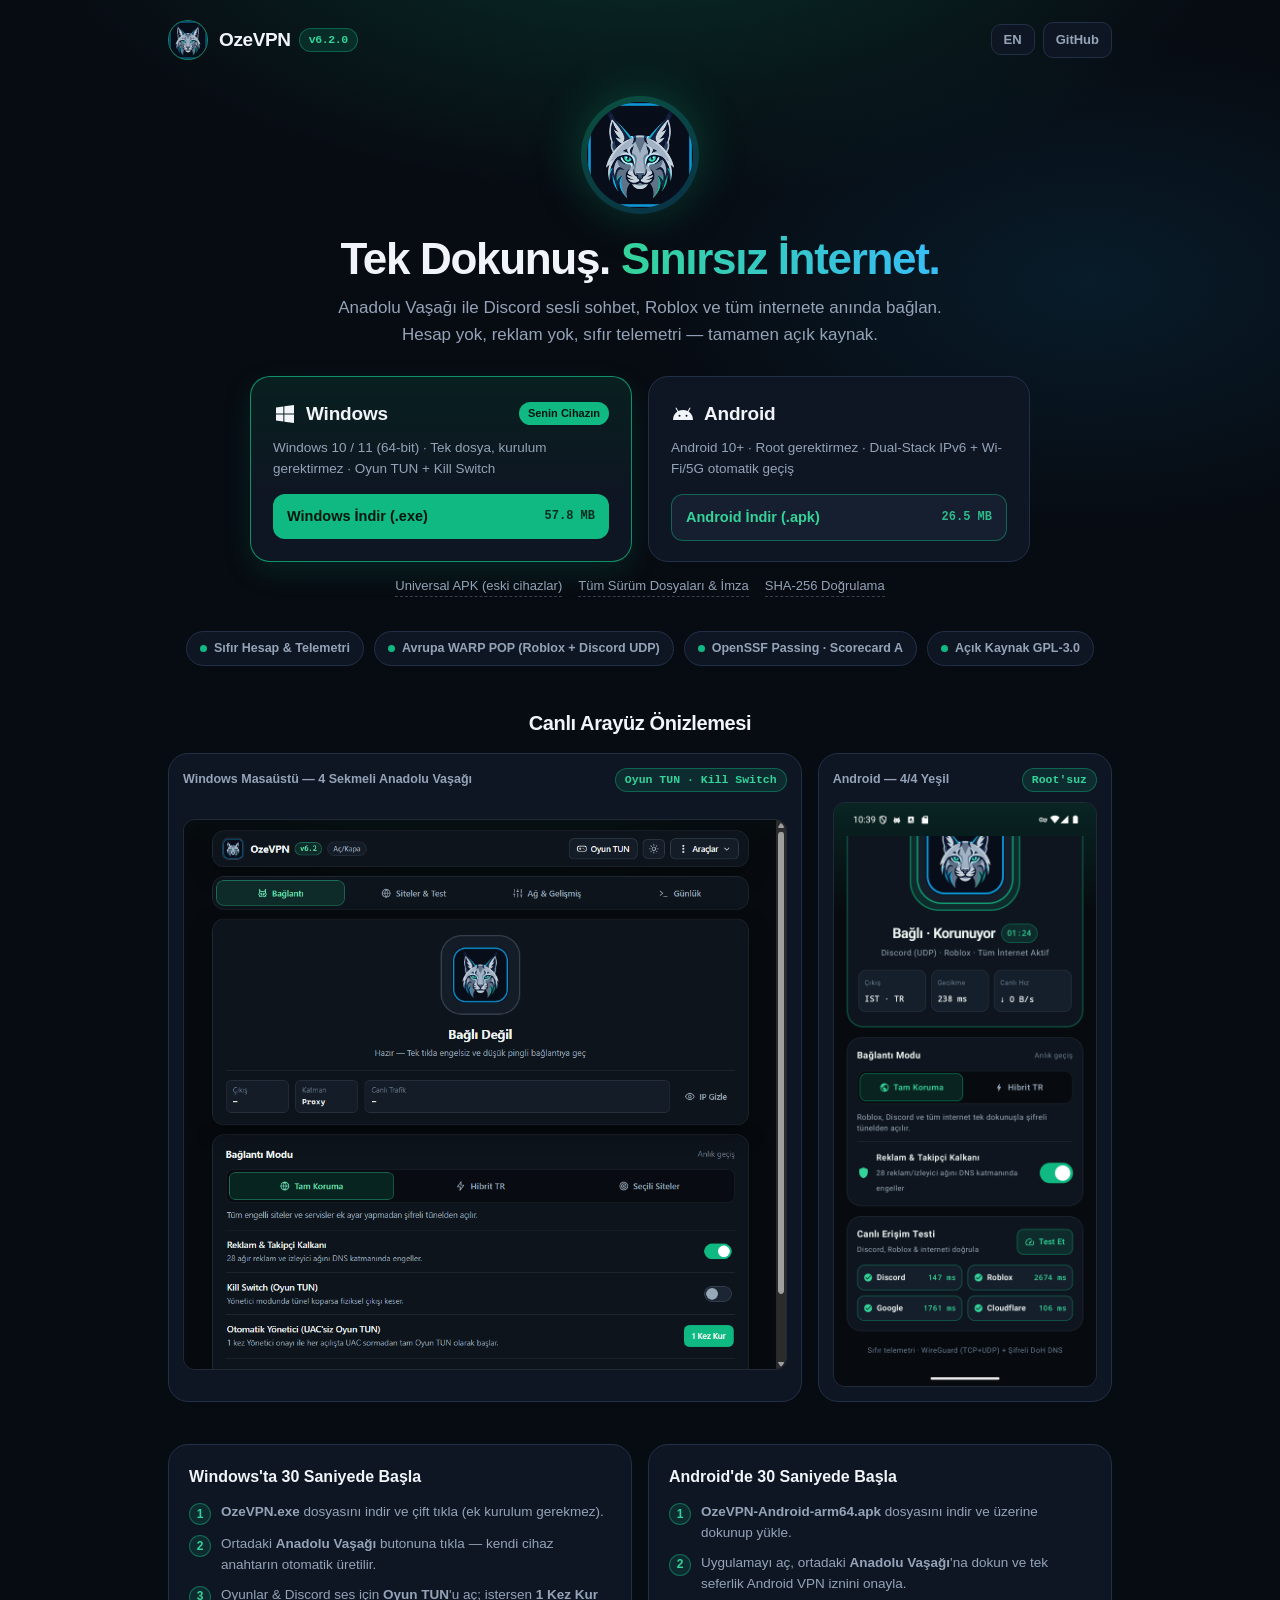
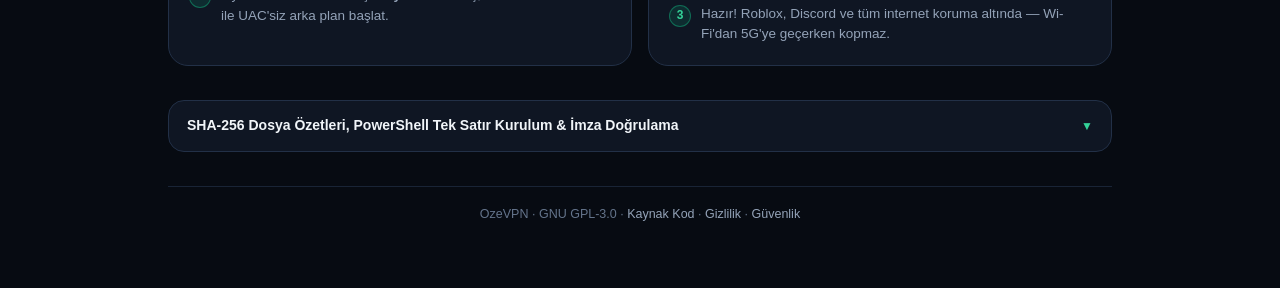
==== docs/index.html @ 07d05f3a "docs(release): add v6.2.0 GitHub Pages download site, Winget manifests & changelog" ====
<!DOCTYPE html>
<html lang="tr">
<head>
  <meta charset="UTF-8" />
  <meta name="viewport" content="width=device-width, initial-scale=1.0" />
  <meta name="theme-color" content="#070B12" />
  <meta name="description" content="OzeVPN — Anadolu Vaşağı. Windows ve Android için tek dokunuşla Discord, Roblox ve sınırsız internet. Ücretsiz, açık kaynak, sıfır telemetri." />
  <meta property="og:title" content="OzeVPN — Anadolu Vaşağı (Windows & Android)" />
  <meta property="og:description" content="Tek dokunuşla Discord (UDP), Roblox ve tüm internete sınırsız erişim. Hesap yok, reklam yok, sıfır telemetri." />
  <meta property="og:image" content="https://keremkalyoncu.github.io/ozevpn/screenshots/desktop-v62-lynx.png" />
  <link rel="icon" type="image/png" href="lynx.png" />
  <title>OzeVPN — Anadolu Vaşağı | Windows & Android İndir</title>
  <style>
    :root {
      --bg: #070B12;
      --surface: #0F1623;
      --surface-2: #151F30;
      --border: #223047;
      --text: #F1F5F9;
      --muted: #94A3B8;
      --subtle: #64748B;
      --emerald: #10B981;
      --emerald-bright: #34D399;
      --emerald-soft: rgba(16, 185, 129, 0.14);
      --sky: #0EA5E9;
      --sky-soft: rgba(14, 165, 233, 0.14);
      --radius: 20px;
    }

    * { box-sizing: border-box; margin: 0; padding: 0; }

    html { scroll-behavior: smooth; }

    body {
      font-family: -apple-system, BlinkMacSystemFont, "Segoe UI", Inter, Roboto, sans-serif;
      background:
        radial-gradient(900px 460px at 50% -120px, rgba(16, 185, 129, 0.22), transparent 70%),
        radial-gradient(640px 360px at 85% 15%, rgba(14, 165, 233, 0.11), transparent 70%),
        var(--bg);
      color: var(--text);
      line-height: 1.55;
      min-height: 100vh;
      -webkit-font-smoothing: antialiased;
    }

    .wrap {
      max-width: 980px;
      margin: 0 auto;
      padding: 20px 18px 64px;
    }

    /* Top Nav */
    header {
      display: flex;
      align-items: center;
      justify-content: space-between;
      gap: 12px;
      margin-bottom: 36px;
    }

    .brand {
      display: flex;
      align-items: center;
      gap: 11px;
      text-decoration: none;
      color: var(--text);
    }

    .brand-icon {
      width: 40px;
      height: 40px;
      border-radius: 50%;
      border: 1.5px solid rgba(16, 185, 129, 0.65);
      background: var(--surface-2);
      object-fit: cover;
    }

    .brand-name {
      font-size: 19px;
      font-weight: 800;
      letter-spacing: -0.02em;
      display: flex;
      align-items: center;
      gap: 8px;
    }

    .pill {
      display: inline-flex;
      align-items: center;
      gap: 5px;
      padding: 2px 9px;
      border-radius: 999px;
      font-size: 11.5px;
      font-weight: 700;
      font-family: ui-monospace, SFMono-Regular, Menlo, Consolas, monospace;
      color: var(--emerald-bright);
      background: var(--emerald-soft);
      border: 1px solid rgba(16, 185, 129, 0.4);
    }

    .nav-actions {
      display: flex;
      align-items: center;
      gap: 8px;
    }

    .nav-btn {
      display: inline-flex;
      align-items: center;
      gap: 6px;
      padding: 7px 12px;
      border-radius: 10px;
      background: var(--surface);
      border: 1px solid var(--border);
      color: var(--muted);
      font-size: 13px;
      font-weight: 600;
      text-decoration: none;
      cursor: pointer;
      transition: border-color 0.18s ease, color 0.18s ease;
    }

    .nav-btn:hover {
      border-color: var(--emerald);
      color: var(--text);
    }

    /* Hero */
    .hero {
      text-align: center;
      margin-bottom: 34px;
    }

    .lynx-halo {
      width: 118px;
      height: 118px;
      margin: 0 auto 20px;
      border-radius: 50%;
      padding: 6px;
      background: linear-gradient(145deg, rgba(16, 185, 129, 0.35), rgba(14, 165, 233, 0.25));
      box-shadow: 0 0 48px rgba(16, 185, 129, 0.28);
      display: flex;
      align-items: center;
      justify-content: center;
    }

    .lynx-halo img {
      width: 100%;
      height: 100%;
      border-radius: 50%;
      object-fit: cover;
      background: var(--surface-2);
    }

    h1 {
      font-size: clamp(28px, 5vw, 44px);
      font-weight: 850;
      letter-spacing: -0.03em;
      line-height: 1.12;
      margin-bottom: 12px;
    }

    h1 span {
      background: linear-gradient(90deg, #34D399, #38BDF8);
      -webkit-background-clip: text;
      background-clip: text;
      color: transparent;
    }

    .subtitle {
      max-width: 620px;
      margin: 0 auto 28px;
      color: var(--muted);
      font-size: clamp(15px, 2.2vw, 17px);
    }

    /* Primary Download Grid */
    .dl-grid {
      display: grid;
      grid-template-columns: repeat(2, minmax(0, 1fr));
      gap: 16px;
      max-width: 780px;
      margin: 0 auto 14px;
    }

    .dl-card {
      position: relative;
      display: flex;
      flex-direction: column;
      align-items: flex-start;
      gap: 10px;
      padding: 22px 22px 20px;
      border-radius: var(--radius);
      background: var(--surface);
      border: 1.5px solid var(--border);
      text-decoration: none;
      color: var(--text);
      text-align: left;
      transition: transform 0.16s ease, border-color 0.18s ease, box-shadow 0.18s ease;
    }

    .dl-card:hover {
      transform: translateY(-2px);
      border-color: var(--emerald);
      box-shadow: 0 12px 34px rgba(16, 185, 129, 0.18);
    }

    .dl-card.recommended {
      border-color: rgba(16, 185, 129, 0.75);
      background: linear-gradient(180deg, rgba(16, 185, 129, 0.12), var(--surface) 65%);
      box-shadow: 0 10px 30px rgba(16, 185, 129, 0.14);
    }

    .dl-top {
      width: 100%;
      display: flex;
      align-items: center;
      justify-content: space-between;
      gap: 10px;
    }

    .os-badge {
      display: inline-flex;
      align-items: center;
      gap: 9px;
      font-size: 19px;
      font-weight: 800;
      letter-spacing: -0.01em;
    }

    .os-badge svg {
      width: 24px;
      height: 24px;
      flex-shrink: 0;
    }

    .rec-tag {
      display: none;
      padding: 3px 9px;
      border-radius: 999px;
      font-size: 11px;
      font-weight: 700;
      background: var(--emerald);
      color: #03150E;
    }

    .dl-card.recommended .rec-tag {
      display: inline-flex;
    }

    .dl-desc {
      font-size: 13.5px;
      color: var(--muted);
    }

    .dl-cta {
      margin-top: 4px;
      width: 100%;
      display: flex;
      align-items: center;
      justify-content: space-between;
      padding: 11px 14px;
      border-radius: 12px;
      background: var(--emerald);
      color: #03150E;
      font-weight: 800;
      font-size: 14.5px;
    }

    .dl-card:not(.recommended) .dl-cta {
      background: var(--surface-2);
      color: var(--emerald-bright);
      border: 1px solid rgba(16, 185, 129, 0.45);
    }

    .dl-meta {
      font-size: 12px;
      font-family: ui-monospace, SFMono-Regular, Menlo, Consolas, monospace;
      opacity: 0.85;
    }

    .sub-links {
      display: flex;
      flex-wrap: wrap;
      justify-content: center;
      gap: 16px;
      font-size: 13px;
      color: var(--subtle);
      margin-top: 12px;
    }

    .sub-links a {
      color: var(--muted);
      text-decoration: none;
      border-bottom: 1px dashed rgba(148, 163, 184, 0.35);
    }

    .sub-links a:hover {
      color: var(--emerald-bright);
      border-color: var(--emerald-bright);
    }

    /* Trust Strip */
    .trust-strip {
      display: flex;
      flex-wrap: wrap;
      justify-content: center;
      gap: 10px;
      margin: 28px 0 42px;
    }

    .trust-chip {
      display: inline-flex;
      align-items: center;
      gap: 7px;
      padding: 7px 13px;
      border-radius: 999px;
      background: var(--surface);
      border: 1px solid var(--border);
      font-size: 12.5px;
      font-weight: 600;
      color: var(--muted);
    }

    .dot {
      width: 7px;
      height: 7px;
      border-radius: 50%;
      background: var(--emerald);
    }

    /* Screenshots */
    .section-title {
      font-size: 20px;
      font-weight: 800;
      letter-spacing: -0.02em;
      margin-bottom: 14px;
      text-align: center;
    }

    .preview-grid {
      display: grid;
      grid-template-columns: 1.55fr 0.72fr;
      gap: 16px;
      align-items: stretch;
      margin-bottom: 42px;
    }

    .shot-card {
      background: var(--surface);
      border: 1px solid var(--border);
      border-radius: var(--radius);
      padding: 14px;
      display: flex;
      flex-direction: column;
      gap: 10px;
    }

    .shot-label {
      font-size: 12.5px;
      font-weight: 700;
      color: var(--muted);
      display: flex;
      align-items: center;
      justify-content: space-between;
    }

    .shot-card img {
      width: 100%;
      height: auto;
      border-radius: 12px;
      border: 1px solid rgba(148, 163, 184, 0.14);
      object-fit: cover;
      margin: auto 0;
    }

    /* How-to cards */
    .steps-grid {
      display: grid;
      grid-template-columns: repeat(2, minmax(0, 1fr));
      gap: 16px;
      margin-bottom: 34px;
    }

    .card {
      background: var(--surface);
      border: 1px solid var(--border);
      border-radius: var(--radius);
      padding: 20px;
    }

    .card h3 {
      font-size: 16px;
      font-weight: 800;
      margin-bottom: 12px;
      display: flex;
      align-items: center;
      gap: 8px;
    }

    .step-list {
      list-style: none;
      display: flex;
      flex-direction: column;
      gap: 9px;
      color: var(--muted);
      font-size: 13.5px;
    }

    .step-list li {
      display: flex;
      align-items: flex-start;
      gap: 10px;
    }

    .num {
      flex-shrink: 0;
      width: 22px;
      height: 22px;
      border-radius: 50%;
      background: var(--emerald-soft);
      border: 1px solid rgba(16, 185, 129, 0.45);
      color: var(--emerald-bright);
      font-size: 12px;
      font-weight: 800;
      display: inline-flex;
      align-items: center;
      justify-content: center;
      margin-top: 1px;
    }

    /* Checksum Details */
    details.verify {
      background: var(--surface);
      border: 1px solid var(--border);
      border-radius: 16px;
      padding: 14px 18px;
      margin-bottom: 34px;
    }

    details.verify summary {
      cursor: pointer;
      font-weight: 700;
      font-size: 14px;
      color: var(--text);
      list-style: none;
      display: flex;
      align-items: center;
      justify-content: space-between;
    }

    details.verify summary::-webkit-details-marker { display: none; }

    .hash-list {
      margin-top: 14px;
      display: flex;
      flex-direction: column;
      gap: 10px;
    }

    .hash-row {
      display: flex;
      align-items: center;
      justify-content: space-between;
      gap: 10px;
      padding: 10px 12px;
      border-radius: 10px;
      background: var(--bg);
      border: 1px solid var(--border);
      font-family: ui-monospace, SFMono-Regular, Menlo, Consolas, monospace;
      font-size: 12px;
    }

    .hash-val {
      overflow-x: auto;
      white-space: nowrap;
      color: var(--muted);
    }

    .hash-val strong { color: var(--text); }

    .copy-btn {
      flex-shrink: 0;
      padding: 5px 10px;
      border-radius: 8px;
      background: var(--surface-2);
      border: 1px solid var(--border);
      color: var(--emerald-bright);
      font-size: 11.5px;
      font-weight: 700;
      cursor: pointer;
    }

    .copy-btn:hover { border-color: var(--emerald); }

    footer {
      text-align: center;
      color: var(--subtle);
      font-size: 12.5px;
      padding-top: 18px;
      border-top: 1px solid rgba(34, 48, 71, 0.7);
    }

    footer a {
      color: var(--muted);
      text-decoration: none;
    }

    footer a:hover { color: var(--emerald-bright); }

    @media (max-width: 760px) {
      .dl-grid, .preview-grid, .steps-grid {
        grid-template-columns: 1fr;
      }
      .shot-card.mobile-shot img {
        max-width: 280px;
        margin: 0 auto;
      }
    }
  </style>
</head>
<body>
  <div class="wrap">
    <header>
      <a class="brand" href="#">
        <img class="brand-icon" src="lynx.png" alt="OzeVPN Anadolu Vaşağı" />
        <span class="brand-name">OzeVPN <span class="pill" id="verPill">v6.2.0</span></span>
      </a>
      <div class="nav-actions">
        <button class="nav-btn" id="langToggle" type="button">EN</button>
        <a class="nav-btn" href="https://github.com/KeremKalyoncu/ozevpn" target="_blank" rel="noopener">GitHub</a>
      </div>
    </header>

    <main>
      <section class="hero">
        <div class="lynx-halo">
          <img src="lynx.png" alt="Anadolu Vaşağı" />
        </div>
        <h1 id="heroTitle">Tek Dokunuş. <span>Sınırsız İnternet.</span></h1>
        <p class="subtitle" id="heroSub">
          Anadolu Vaşağı ile Discord sesli sohbet, Roblox ve tüm internete anında bağlan.
          Hesap yok, reklam yok, sıfır telemetri — tamamen açık kaynak.
        </p>

        <div class="dl-grid">
          <a class="dl-card" id="winCard" href="https://github.com/KeremKalyoncu/ozevpn/releases/download/v6.2.0/OzeVPN.exe">
            <div class="dl-top">
              <span class="os-badge">
                <svg viewBox="0 0 24 24" fill="currentColor" aria-hidden="true"><path d="M3 5.55 10.35 4.5v7.05H3V5.55Zm8.35-1.2L21 3v8.55h-9.65V4.35ZM3 12.55h7.35v7.05L3 18.55v-6Zm8.35 0H21V21l-9.65-1.35v-7.1Z"/></svg>
                Windows
              </span>
              <span class="rec-tag" id="winRecTag">Senin Cihazın</span>
            </div>
            <p class="dl-desc" id="winDesc">Windows 10 / 11 (64-bit) · Tek dosya, kurulum gerektirmez · Oyun TUN + Kill Switch</p>
            <div class="dl-cta">
              <span id="winBtnText">Windows İndir (.exe)</span>
              <span class="dl-meta" id="winSize">57.8 MB</span>
            </div>
          </a>

          <a class="dl-card" id="andCard" href="https://github.com/KeremKalyoncu/ozevpn/releases/download/v6.2.0/OzeVPN-Android-arm64.apk">
            <div class="dl-top">
              <span class="os-badge">
                <svg viewBox="0 0 24 24" fill="currentColor" aria-hidden="true"><path d="M17.6 9.48 19.44 6.3a.5.5 0 0 0-.86-.5l-1.88 3.24a11.4 11.4 0 0 0-9.4 0L5.42 5.8a.5.5 0 0 0-.86.5l1.84 3.18A10.1 10.1 0 0 0 2 18h20a10.1 10.1 0 0 0-4.4-8.52ZM8.5 14.75a1 1 0 1 1 0-2 1 1 0 0 1 0 2Zm7 0a1 1 0 1 1 0-2 1 1 0 0 1 0 2Z"/></svg>
                Android
              </span>
              <span class="rec-tag" id="andRecTag">Senin Cihazın</span>
            </div>
            <p class="dl-desc" id="andDesc">Android 10+ · Root gerektirmez · Dual-Stack IPv6 + Wi-Fi/5G otomatik geçiş</p>
            <div class="dl-cta">
              <span id="andBtnText">Android İndir (.apk)</span>
              <span class="dl-meta" id="andSize">26.5 MB</span>
            </div>
          </a>
        </div>

        <div class="sub-links">
          <a id="uniLink" href="https://github.com/KeremKalyoncu/ozevpn/releases/download/v6.2.0/OzeVPN-Android-universal.apk">Universal APK (eski cihazlar)</a>
          <a id="relLink" href="https://github.com/KeremKalyoncu/ozevpn/releases/latest" target="_blank" rel="noopener">Tüm Sürüm Dosyaları & İmza</a>
          <a href="#verify" id="verifyJump">SHA-256 Doğrulama</a>
        </div>
      </section>

      <div class="trust-strip">
        <span class="trust-chip"><span class="dot"></span><span id="t1">Sıfır Hesap & Telemetri</span></span>
        <span class="trust-chip"><span class="dot"></span><span id="t2">Avrupa WARP POP (Roblox + Discord UDP)</span></span>
        <span class="trust-chip"><span class="dot"></span><span id="t3">OpenSSF Passing · Scorecard A</span></span>
        <span class="trust-chip"><span class="dot"></span><span id="t4">Açık Kaynak GPL-3.0</span></span>
      </div>

      <h2 class="section-title" id="previewTitle">Canlı Arayüz Önizlemesi</h2>
      <section class="preview-grid">
        <div class="shot-card">
          <div class="shot-label">
            <span id="shotWinLabel">Windows Masaüstü — 4 Sekmeli Anadolu Vaşağı</span>
            <span class="pill">Oyun TUN · Kill Switch</span>
          </div>
          <img src="screenshots/desktop-v62-lynx.png" alt="OzeVPN Windows Masaüstü Arayüzü" loading="lazy" />
        </div>
        <div class="shot-card mobile-shot">
          <div class="shot-label">
            <span id="shotAndLabel">Android — 4/4 Yeşil</span>
            <span class="pill">Root'suz</span>
          </div>
          <img src="screenshots/android-v62-connected.png" alt="OzeVPN Android Bağlı Ekranı" loading="lazy" />
        </div>
      </section>

      <section class="steps-grid">
        <div class="card">
          <h3 id="winStepsTitle">Windows'ta 30 Saniyede Başla</h3>
          <ol class="step-list" id="winSteps">
            <li><span class="num">1</span><span><strong>OzeVPN.exe</strong> dosyasını indir ve çift tıkla (ek kurulum gerekmez).</span></li>
            <li><span class="num">2</span><span>Ortadaki <strong>Anadolu Vaşağı</strong> butonuna tıkla — kendi cihaz anahtarın otomatik üretilir.</span></li>
            <li><span class="num">3</span><span>Oyunlar & Discord ses için <strong>Oyun TUN</strong>'u aç; istersen <strong>1 Kez Kur</strong> ile UAC'siz arka plan başlat.</span></li>
          </ol>
        </div>
        <div class="card">
          <h3 id="andStepsTitle">Android'de 30 Saniyede Başla</h3>
          <ol class="step-list" id="andSteps">
            <li><span class="num">1</span><span><strong>OzeVPN-Android-arm64.apk</strong> dosyasını indir ve üzerine dokunup yükle.</span></li>
            <li><span class="num">2</span><span>Uygulamayı aç, ortadaki <strong>Anadolu Vaşağı</strong>'na dokun ve tek seferlik Android VPN iznini onayla.</span></li>
            <li><span class="num">3</span><span>Hazır! Roblox, Discord ve tüm internet koruma altında — Wi-Fi'dan 5G'ye geçerken kopmaz.</span></li>
          </ol>
        </div>
      </section>

      <details class="verify" id="verify">
        <summary>
          <span id="verifyTitle">SHA-256 Dosya Özetleri, PowerShell Tek Satır Kurulum & İmza Doğrulama</span>
          <span style="color: var(--emerald-bright); font-size: 12px;">▼</span>
        </summary>
        <div class="hash-list">
          <div class="hash-row">
            <div class="hash-val"><strong>PowerShell:</strong> <span id="psCmd">irm https://raw.githubusercontent.com/KeremKalyoncu/ozevpn/main/scripts/install.ps1 | iex</span></div>
            <button class="copy-btn" type="button" data-copy="psCmd">Kopyala</button>
          </div>
          <div class="hash-row">
            <div class="hash-val"><strong>OzeVPN.exe SHA-256:</strong> <span id="winHash">3430E0363646DE2EF6E031BA45372948FD84E68DDCE2975AB737BE627E12082A</span></div>
            <button class="copy-btn" type="button" data-copy="winHash">Kopyala</button>
          </div>
          <div class="hash-row">
            <div class="hash-val"><strong>Android arm64 APK SHA-256:</strong> <span id="andHash">4321BDE766F6F4A62E93520A22052AD3AD349CDA96EEE56AA4CD7A303651E4B9</span></div>
            <button class="copy-btn" type="button" data-copy="andHash">Kopyala</button>
          </div>
          <div class="hash-row">
            <div class="hash-val"><strong>Android İmza Sertifikası (SHA-256):</strong> <span id="certHash">05:F7:B3:D9:28:4F:B0:2B:7D:FD:E8:4A:34:5B:78:46:67:5E:93:81:6E:DD:0C:3B:17:98:44:B1:90:D7:4C:45</span></div>
            <button class="copy-btn" type="button" data-copy="certHash">Kopyala</button>
          </div>
        </div>
      </details>
    </main>

    <footer>
      OzeVPN · GNU GPL-3.0 ·
      <a href="https://github.com/KeremKalyoncu/ozevpn" target="_blank" rel="noopener">Kaynak Kod</a> ·
      <a href="https://github.com/KeremKalyoncu/ozevpn/blob/main/PRIVACY.md" target="_blank" rel="noopener">Gizlilik</a> ·
      <a href="https://github.com/KeremKalyoncu/ozevpn/blob/main/SECURITY.md" target="_blank" rel="noopener">Güvenlik</a>
    </footer>
  </div>

  <script>
    (function () {
      // 1. Highlight visitor's own OS card
      var ua = (navigator.userAgent || "").toLowerCase();
      var winCard = document.getElementById("winCard");
      var andCard = document.getElementById("andCard");
      if (ua.indexOf("android") !== -1) {
        andCard.classList.add("recommended");
      } else {
        winCard.classList.add("recommended");
      }

      // 2. Copy buttons (strict textContent, zero innerHTML)
      document.querySelectorAll(".copy-btn").forEach(function (btn) {
        btn.addEventListener("click", function () {
          var target = document.getElementById(btn.getAttribute("data-copy"));
          if (!target || !navigator.clipboard) return;
          navigator.clipboard.writeText(target.textContent.trim()).then(function () {
            var old = btn.textContent;
            btn.textContent = currentLang === "en" ? "Copied" : "Kopyalandı";
            setTimeout(function () { btn.textContent = old; }, 1400);
          });
        });
      });

      // 3. Auto-refresh download links to latest GitHub release
      fetch("https://api.github.com/repos/KeremKalyoncu/ozevpn/releases/latest", {
        headers: { "Accept": "application/vnd.github+json" }
      })
        .then(function (r) { return r.ok ? r.json() : null; })
        .then(function (rel) {
          if (!rel || !rel.tag_name) return;
          document.getElementById("verPill").textContent = rel.tag_name;
          var assets = Array.isArray(rel.assets) ? rel.assets : [];
          assets.forEach(function (a) {
            var url = typeof a.browser_download_url === "string" ? a.browser_download_url : "";
            if (url.indexOf("https://github.com/KeremKalyoncu/ozevpn/releases/") !== 0) return;
            var mb = a.size ? (a.size / 1048576).toFixed(1) + " MB" : "";
            if (a.name === "OzeVPN.exe") {
              winCard.href = url;
              if (mb) document.getElementById("winSize").textContent = mb;
            } else if (a.name === "OzeVPN-Android-arm64.apk") {
              andCard.href = url;
              if (mb) document.getElementById("andSize").textContent = mb;
            } else if (a.name === "OzeVPN-Android-universal.apk") {
              document.getElementById("uniLink").href = url;
            }
          });
        })
        .catch(function () { /* keep verified v6.2.0 fallback links */ });

      // 4. TR / EN language switcher
      var currentLang = "tr";
      var strings = {
        tr: {
          toggle: "EN",
          heroPrefix: "Tek Dokunuş. ",
          heroAccent: "Sınırsız İnternet.",
          heroSub: "Anadolu Vaşağı ile Discord sesli sohbet, Roblox ve tüm internete anında bağlan. Hesap yok, reklam yok, sıfır telemetri — tamamen açık kaynak.",
          rec: "Senin Cihazın",
          winDesc: "Windows 10 / 11 (64-bit) · Tek dosya, kurulum gerektirmez · Oyun TUN + Kill Switch",
          winBtn: "Windows İndir (.exe)",
          andDesc: "Android 10+ · Root gerektirmez · Dual-Stack IPv6 + Wi-Fi/5G otomatik geçiş",
          andBtn: "Android İndir (.apk)",
          uniLink: "Universal APK (eski cihazlar)",
          relLink: "Tüm Sürüm Dosyaları & İmza",
          verifyJump: "SHA-256 Doğrulama",
          t1: "Sıfır Hesap & Telemetri",
          t2: "Avrupa WARP POP (Roblox + Discord UDP)",
          t3: "OpenSSF Passing · Scorecard A",
          t4: "Açık Kaynak GPL-3.0",
          previewTitle: "Canlı Arayüz Önizlemesi",
          shotWinLabel: "Windows Masaüstü — 4 Sekmeli Anadolu Vaşağı",
          shotAndLabel: "Android — 4/4 Yeşil",
          winStepsTitle: "Windows'ta 30 Saniyede Başla",
          andStepsTitle: "Android'de 30 Saniyede Başla",
          verifyTitle: "SHA-256 Dosya Özetleri, PowerShell Tek Satır Kurulum & İmza Doğrulama",
          copy: "Kopyala"
        },
        en: {
          toggle: "TR",
          heroPrefix: "One Tap. ",
          heroAccent: "Unrestricted Internet.",
          heroSub: "Connect to Discord voice, Roblox, and the open internet with the Anatolian Lynx. No accounts, no ads, zero telemetry — 100% open source.",
          rec: "Your Device",
          winDesc: "Windows 10 / 11 (64-bit) · Single portable EXE · Gaming TUN + Kill Switch",
          winBtn: "Download Windows (.exe)",
          andDesc: "Android 10+ · No root required · Dual-Stack IPv6 + Wi-Fi/5G seamless handover",
          andBtn: "Download Android (.apk)",
          uniLink: "Universal APK (older devices)",
          relLink: "All Release Assets & Signatures",
          verifyJump: "SHA-256 Verification",
          t1: "Zero Accounts & Telemetry",
          t2: "EU WARP POP (Roblox + Discord UDP)",
          t3: "OpenSSF Passing · Scorecard A",
          t4: "Open Source GPL-3.0",
          previewTitle: "Live Interface Preview",
          shotWinLabel: "Windows Desktop — 4-Tab Anatolian Lynx",
          shotAndLabel: "Android — 4/4 Green",
          winStepsTitle: "Start on Windows in 30 Seconds",
          andStepsTitle: "Start on Android in 30 Seconds",
          verifyTitle: "SHA-256 Checksums, PowerShell One-Liner & Signing Certificate",
          copy: "Copy"
        }
      };

      document.getElementById("langToggle").addEventListener("click", function () {
        currentLang = currentLang === "tr" ? "en" : "tr";
        var s = strings[currentLang];
        document.documentElement.lang = currentLang;
        document.getElementById("langToggle").textContent = s.toggle;
        var h1 = document.getElementById("heroTitle");
        h1.textContent = "";
        h1.appendChild(document.createTextNode(s.heroPrefix));
        var sp = document.createElement("span");
        sp.textContent = s.heroAccent;
        h1.appendChild(sp);
        document.getElementById("heroSub").textContent = s.heroSub;
        document.getElementById("winRecTag").textContent = s.rec;
        document.getElementById("andRecTag").textContent = s.rec;
        document.getElementById("winDesc").textContent = s.winDesc;
        document.getElementById("winBtnText").textContent = s.winBtn;
        document.getElementById("andDesc").textContent = s.andDesc;
        document.getElementById("andBtnText").textContent = s.andBtn;
        document.getElementById("uniLink").textContent = s.uniLink;
        document.getElementById("relLink").textContent = s.relLink;
        document.getElementById("verifyJump").textContent = s.verifyJump;
        document.getElementById("t1").textContent = s.t1;
        document.getElementById("t2").textContent = s.t2;
        document.getElementById("t3").textContent = s.t3;
        document.getElementById("t4").textContent = s.t4;
        document.getElementById("previewTitle").textContent = s.previewTitle;
        document.getElementById("shotWinLabel").textContent = s.shotWinLabel;
        document.getElementById("shotAndLabel").textContent = s.shotAndLabel;
        document.getElementById("winStepsTitle").textContent = s.winStepsTitle;
        document.getElementById("andStepsTitle").textContent = s.andStepsTitle;
        document.getElementById("verifyTitle").textContent = s.verifyTitle;
        document.querySelectorAll(".copy-btn").forEach(function (b) { b.textContent = s.copy; });
      });
    })();
  </script>
</body>
</html>
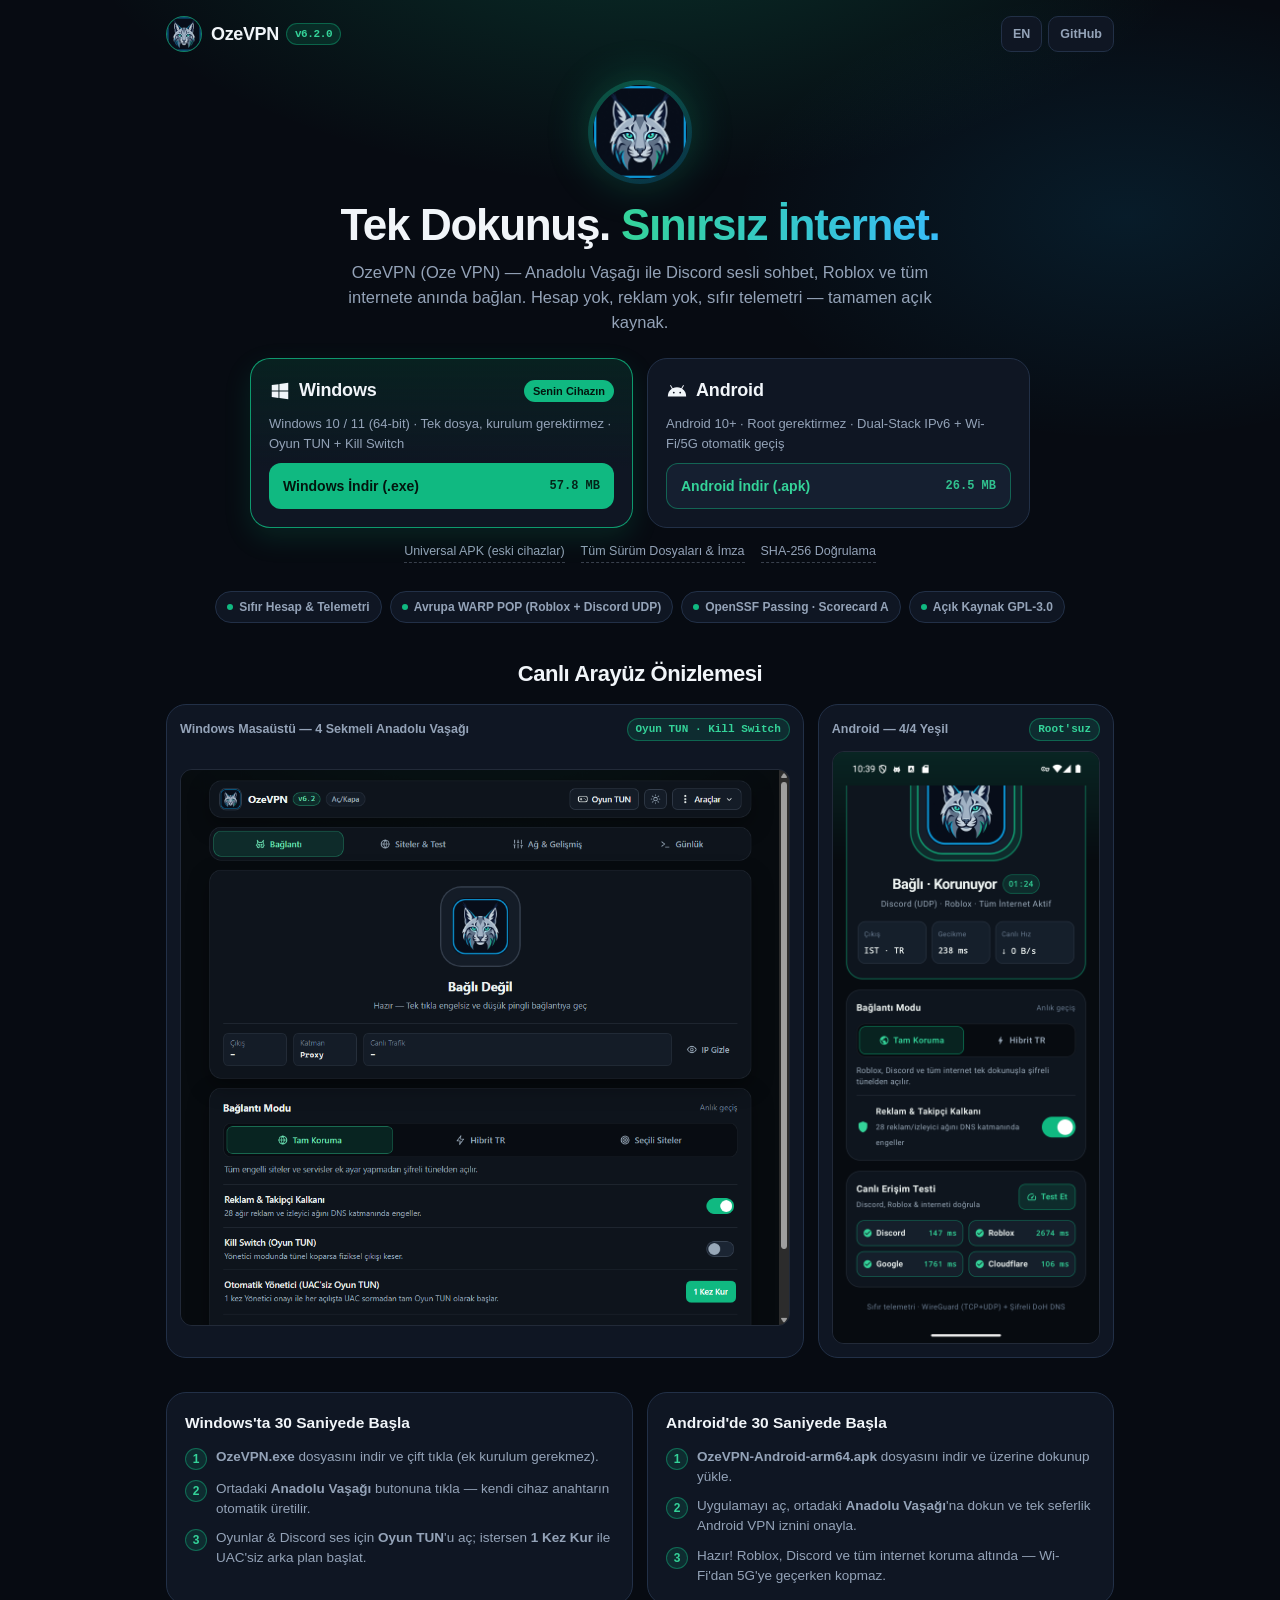
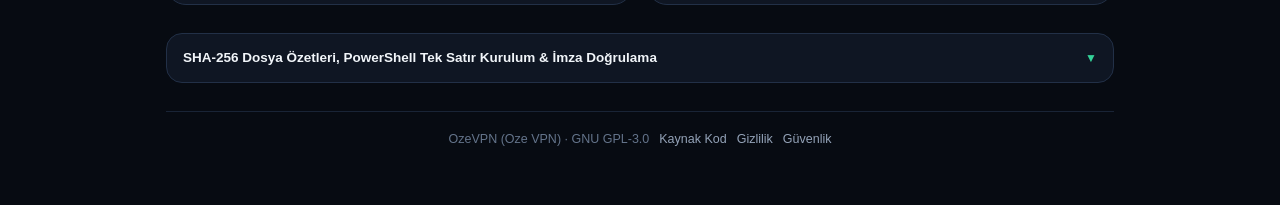
==== commit 045c0043: "fix(android,web): use WireGuard-tunneled UDP DNS to fix Roblox timeouts, polish mobile site & SEO" ====
--- a/docs/index.html
+++ b/docs/index.html
@@ -2,14 +2,50 @@
 <html lang="tr">
 <head>
   <meta charset="UTF-8" />
-  <meta name="viewport" content="width=device-width, initial-scale=1.0" />
+  <meta name="viewport" content="width=device-width, initial-scale=1.0, viewport-fit=cover" />
   <meta name="theme-color" content="#070B12" />
-  <meta name="description" content="OzeVPN — Anadolu Vaşağı. Windows ve Android için tek dokunuşla Discord, Roblox ve sınırsız internet. Ücretsiz, açık kaynak, sıfır telemetri." />
-  <meta property="og:title" content="OzeVPN — Anadolu Vaşağı (Windows & Android)" />
+  <title>OzeVPN (Oze VPN) — Anadolu Vaşağı | Ücretsiz Windows & Android VPN İndir</title>
+  <meta name="description" content="OzeVPN (Oze VPN) — Anadolu Vaşağı. Windows ve Android için tek dokunuşla Discord sesli sohbet, Roblox ve sınırsız internet. Ücretsiz, açık kaynak, sıfır telemetri WireGuard VPN." />
+  <meta name="keywords" content="OzeVPN, Oze VPN, oze vpn indir, ozevpn android, ozevpn windows, discord vpn, roblox vpn, ücretsiz açık kaynak vpn, wireguard warp vpn, kerem kalyoncu ozevpn" />
+  <meta name="robots" content="index, follow" />
+  <link rel="canonical" href="https://keremkalyoncu.github.io/ozevpn/" />
+  <meta property="og:type" content="website" />
+  <meta property="og:url" content="https://keremkalyoncu.github.io/ozevpn/" />
+  <meta property="og:site_name" content="OzeVPN" />
+  <meta property="og:title" content="OzeVPN (Oze VPN) — Anadolu Vaşağı | Windows & Android İndir" />
   <meta property="og:description" content="Tek dokunuşla Discord (UDP), Roblox ve tüm internete sınırsız erişim. Hesap yok, reklam yok, sıfır telemetri." />
   <meta property="og:image" content="https://keremkalyoncu.github.io/ozevpn/screenshots/desktop-v62-lynx.png" />
+  <meta name="twitter:card" content="summary_large_image" />
+  <meta name="twitter:title" content="OzeVPN (Oze VPN) — Windows & Android İndir" />
+  <meta name="twitter:description" content="Ücretsiz, açık kaynak, sıfır telemetrili Windows & Android VPN. Discord, Roblox ve tüm internet." />
+  <meta name="twitter:image" content="https://keremkalyoncu.github.io/ozevpn/screenshots/desktop-v62-lynx.png" />
   <link rel="icon" type="image/png" href="lynx.png" />
-  <title>OzeVPN — Anadolu Vaşağı | Windows & Android İndir</title>
+  <script type="application/ld+json">
+  {
+    "@context": "https://schema.org",
+    "@type": "SoftwareApplication",
+    "name": "OzeVPN",
+    "alternateName": ["Oze VPN", "OzeVPN Anadolu Vaşağı"],
+    "applicationCategory": "SecurityApplication",
+    "operatingSystem": "Windows 10, Windows 11, Android 10+",
+    "softwareVersion": "6.2.0",
+    "license": "https://www.gnu.org/licenses/gpl-3.0.html",
+    "url": "https://keremkalyoncu.github.io/ozevpn/",
+    "downloadUrl": "https://github.com/KeremKalyoncu/ozevpn/releases/latest",
+    "codeRepository": "https://github.com/KeremKalyoncu/ozevpn",
+    "author": {
+      "@type": "Person",
+      "name": "Kerem Kalyoncu",
+      "url": "https://github.com/KeremKalyoncu"
+    },
+    "offers": {
+      "@type": "Offer",
+      "price": "0",
+      "priceCurrency": "TRY"
+    },
+    "description": "Zero-telemetry open-source WireGuard (Cloudflare WARP) hybrid VPN for Windows and Android providing unrestricted access to Discord, Roblox, and the open web."
+  }
+  </script>
   <style>
     :root {
       --bg: #070B12;
@@ -22,31 +58,35 @@
       --emerald: #10B981;
       --emerald-bright: #34D399;
       --emerald-soft: rgba(16, 185, 129, 0.14);
-      --sky: #0EA5E9;
-      --sky-soft: rgba(14, 165, 233, 0.14);
       --radius: 20px;
     }
 
-    * { box-sizing: border-box; margin: 0; padding: 0; }
-
-    html { scroll-behavior: smooth; }
+    *, *::before, *::after { box-sizing: border-box; margin: 0; padding: 0; }
+
+    html, body {
+      width: 100%;
+      max-width: 100%;
+      overflow-x: clip;
+      scroll-behavior: smooth;
+    }
 
     body {
       font-family: -apple-system, BlinkMacSystemFont, "Segoe UI", Inter, Roboto, sans-serif;
       background:
-        radial-gradient(900px 460px at 50% -120px, rgba(16, 185, 129, 0.22), transparent 70%),
-        radial-gradient(640px 360px at 85% 15%, rgba(14, 165, 233, 0.11), transparent 70%),
+        radial-gradient(820px 420px at 50% -110px, rgba(16, 185, 129, 0.22), transparent 70%),
+        radial-gradient(560px 320px at 88% 12%, rgba(14, 165, 233, 0.11), transparent 70%),
         var(--bg);
       color: var(--text);
-      line-height: 1.55;
+      line-height: 1.5;
       min-height: 100vh;
       -webkit-font-smoothing: antialiased;
     }
 
     .wrap {
+      width: 100%;
       max-width: 980px;
       margin: 0 auto;
-      padding: 20px 18px 64px;
+      padding: 16px 16px 56px;
     }
 
     /* Top Nav */
@@ -54,21 +94,24 @@
       display: flex;
       align-items: center;
       justify-content: space-between;
-      gap: 12px;
-      margin-bottom: 36px;
+      gap: 10px;
+      margin-bottom: 28px;
+      min-width: 0;
     }
 
     .brand {
       display: flex;
       align-items: center;
-      gap: 11px;
+      gap: 9px;
       text-decoration: none;
       color: var(--text);
+      min-width: 0;
     }
 
     .brand-icon {
-      width: 40px;
-      height: 40px;
+      width: 36px;
+      height: 36px;
+      flex-shrink: 0;
       border-radius: 50%;
       border: 1.5px solid rgba(16, 185, 129, 0.65);
       background: var(--surface-2);
@@ -76,44 +119,49 @@
     }
 
     .brand-name {
-      font-size: 19px;
+      font-size: 18px;
       font-weight: 800;
       letter-spacing: -0.02em;
       display: flex;
       align-items: center;
-      gap: 8px;
+      gap: 7px;
+      white-space: nowrap;
     }
 
     .pill {
       display: inline-flex;
       align-items: center;
-      gap: 5px;
-      padding: 2px 9px;
+      gap: 4px;
+      padding: 2px 8px;
       border-radius: 999px;
-      font-size: 11.5px;
+      font-size: 11px;
       font-weight: 700;
       font-family: ui-monospace, SFMono-Regular, Menlo, Consolas, monospace;
       color: var(--emerald-bright);
       background: var(--emerald-soft);
       border: 1px solid rgba(16, 185, 129, 0.4);
+      white-space: nowrap;
     }
 
     .nav-actions {
       display: flex;
       align-items: center;
-      gap: 8px;
+      gap: 6px;
+      flex-shrink: 0;
     }
 
     .nav-btn {
       display: inline-flex;
       align-items: center;
-      gap: 6px;
-      padding: 7px 12px;
+      justify-content: center;
+      gap: 5px;
+      padding: 7px 11px;
+      min-height: 36px;
       border-radius: 10px;
       background: var(--surface);
       border: 1px solid var(--border);
       color: var(--muted);
-      font-size: 13px;
+      font-size: 12.5px;
       font-weight: 600;
       text-decoration: none;
       cursor: pointer;
@@ -128,17 +176,17 @@
     /* Hero */
     .hero {
       text-align: center;
-      margin-bottom: 34px;
+      margin-bottom: 28px;
     }
 
     .lynx-halo {
-      width: 118px;
-      height: 118px;
-      margin: 0 auto 20px;
+      width: 104px;
+      height: 104px;
+      margin: 0 auto 16px;
       border-radius: 50%;
-      padding: 6px;
-      background: linear-gradient(145deg, rgba(16, 185, 129, 0.35), rgba(14, 165, 233, 0.25));
-      box-shadow: 0 0 48px rgba(16, 185, 129, 0.28);
+      padding: 5px;
+      background: linear-gradient(145deg, rgba(16, 185, 129, 0.38), rgba(14, 165, 233, 0.25));
+      box-shadow: 0 0 42px rgba(16, 185, 129, 0.28);
       display: flex;
       align-items: center;
       justify-content: center;
@@ -153,11 +201,11 @@
     }
 
     h1 {
-      font-size: clamp(28px, 5vw, 44px);
+      font-size: clamp(26px, 6.2vw, 44px);
       font-weight: 850;
       letter-spacing: -0.03em;
-      line-height: 1.12;
-      margin-bottom: 12px;
+      line-height: 1.14;
+      margin-bottom: 10px;
     }
 
     h1 span {
@@ -168,17 +216,17 @@
     }
 
     .subtitle {
-      max-width: 620px;
-      margin: 0 auto 28px;
+      max-width: 600px;
+      margin: 0 auto 24px;
       color: var(--muted);
-      font-size: clamp(15px, 2.2vw, 17px);
+      font-size: clamp(14px, 3.6vw, 16.5px);
     }
 
     /* Primary Download Grid */
     .dl-grid {
       display: grid;
       grid-template-columns: repeat(2, minmax(0, 1fr));
-      gap: 16px;
+      gap: 14px;
       max-width: 780px;
       margin: 0 auto 14px;
     }
@@ -189,26 +237,28 @@
       flex-direction: column;
       align-items: flex-start;
       gap: 10px;
-      padding: 22px 22px 20px;
+      padding: 18px;
       border-radius: var(--radius);
       background: var(--surface);
       border: 1.5px solid var(--border);
       text-decoration: none;
       color: var(--text);
       text-align: left;
+      min-width: 0;
       transition: transform 0.16s ease, border-color 0.18s ease, box-shadow 0.18s ease;
+      -webkit-tap-highlight-color: transparent;
     }
 
     .dl-card:hover {
       transform: translateY(-2px);
       border-color: var(--emerald);
-      box-shadow: 0 12px 34px rgba(16, 185, 129, 0.18);
+      box-shadow: 0 12px 32px rgba(16, 185, 129, 0.18);
     }
 
     .dl-card.recommended {
-      border-color: rgba(16, 185, 129, 0.75);
-      background: linear-gradient(180deg, rgba(16, 185, 129, 0.12), var(--surface) 65%);
-      box-shadow: 0 10px 30px rgba(16, 185, 129, 0.14);
+      border-color: rgba(16, 185, 129, 0.8);
+      background: linear-gradient(180deg, rgba(16, 185, 129, 0.13), var(--surface) 65%);
+      box-shadow: 0 10px 28px rgba(16, 185, 129, 0.14);
     }
 
     .dl-top {
@@ -216,21 +266,22 @@
       display: flex;
       align-items: center;
       justify-content: space-between;
-      gap: 10px;
+      gap: 8px;
+      flex-wrap: wrap;
     }
 
     .os-badge {
       display: inline-flex;
       align-items: center;
-      gap: 9px;
-      font-size: 19px;
+      gap: 8px;
+      font-size: 18px;
       font-weight: 800;
       letter-spacing: -0.01em;
     }
 
     .os-badge svg {
-      width: 24px;
-      height: 24px;
+      width: 22px;
+      height: 22px;
       flex-shrink: 0;
     }
 
@@ -239,7 +290,7 @@
       padding: 3px 9px;
       border-radius: 999px;
       font-size: 11px;
-      font-weight: 700;
+      font-weight: 800;
       background: var(--emerald);
       color: #03150E;
     }
@@ -249,22 +300,24 @@
     }
 
     .dl-desc {
-      font-size: 13.5px;
+      font-size: 13px;
       color: var(--muted);
     }
 
     .dl-cta {
-      margin-top: 4px;
+      margin-top: auto;
       width: 100%;
+      min-height: 46px;
       display: flex;
       align-items: center;
       justify-content: space-between;
+      gap: 8px;
       padding: 11px 14px;
       border-radius: 12px;
       background: var(--emerald);
       color: #03150E;
       font-weight: 800;
-      font-size: 14.5px;
+      font-size: 14px;
     }
 
     .dl-card:not(.recommended) .dl-cta {
@@ -276,15 +329,16 @@
     .dl-meta {
       font-size: 12px;
       font-family: ui-monospace, SFMono-Regular, Menlo, Consolas, monospace;
-      opacity: 0.85;
+      opacity: 0.9;
+      white-space: nowrap;
     }
 
     .sub-links {
       display: flex;
       flex-wrap: wrap;
       justify-content: center;
-      gap: 16px;
-      font-size: 13px;
+      gap: 10px 16px;
+      font-size: 12.5px;
       color: var(--subtle);
       margin-top: 12px;
     }
@@ -293,6 +347,7 @@
       color: var(--muted);
       text-decoration: none;
       border-bottom: 1px dashed rgba(148, 163, 184, 0.35);
+      padding-bottom: 1px;
     }
 
     .sub-links a:hover {
@@ -305,33 +360,34 @@
       display: flex;
       flex-wrap: wrap;
       justify-content: center;
-      gap: 10px;
-      margin: 28px 0 42px;
+      gap: 8px;
+      margin: 22px 0 34px;
     }
 
     .trust-chip {
       display: inline-flex;
       align-items: center;
-      gap: 7px;
-      padding: 7px 13px;
+      gap: 6px;
+      padding: 6px 11px;
       border-radius: 999px;
       background: var(--surface);
       border: 1px solid var(--border);
-      font-size: 12.5px;
+      font-size: 12px;
       font-weight: 600;
       color: var(--muted);
     }
 
     .dot {
-      width: 7px;
-      height: 7px;
+      width: 6px;
+      height: 6px;
+      flex-shrink: 0;
       border-radius: 50%;
       background: var(--emerald);
     }
 
     /* Screenshots */
     .section-title {
-      font-size: 20px;
+      font-size: clamp(18px, 4.5vw, 22px);
       font-weight: 800;
       letter-spacing: -0.02em;
       margin-bottom: 14px;
@@ -341,19 +397,20 @@
     .preview-grid {
       display: grid;
       grid-template-columns: 1.55fr 0.72fr;
-      gap: 16px;
+      gap: 14px;
       align-items: stretch;
-      margin-bottom: 42px;
+      margin-bottom: 34px;
     }
 
     .shot-card {
       background: var(--surface);
       border: 1px solid var(--border);
       border-radius: var(--radius);
-      padding: 14px;
+      padding: 13px;
       display: flex;
       flex-direction: column;
       gap: 10px;
+      min-width: 0;
     }
 
     .shot-label {
@@ -363,9 +420,12 @@
       display: flex;
       align-items: center;
       justify-content: space-between;
+      flex-wrap: wrap;
+      gap: 6px;
     }
 
     .shot-card img {
+      display: block;
       width: 100%;
       height: auto;
       border-radius: 12px;
@@ -378,24 +438,22 @@
     .steps-grid {
       display: grid;
       grid-template-columns: repeat(2, minmax(0, 1fr));
-      gap: 16px;
-      margin-bottom: 34px;
+      gap: 14px;
+      margin-bottom: 28px;
     }
 
     .card {
       background: var(--surface);
       border: 1px solid var(--border);
       border-radius: var(--radius);
-      padding: 20px;
+      padding: 18px;
+      min-width: 0;
     }
 
     .card h3 {
-      font-size: 16px;
+      font-size: 15.5px;
       font-weight: 800;
       margin-bottom: 12px;
-      display: flex;
-      align-items: center;
-      gap: 8px;
     }
 
     .step-list {
@@ -410,7 +468,8 @@
     .step-list li {
       display: flex;
       align-items: flex-start;
-      gap: 10px;
+      gap: 9px;
+      min-width: 0;
     }
 
     .num {
@@ -434,25 +493,26 @@
       background: var(--surface);
       border: 1px solid var(--border);
       border-radius: 16px;
-      padding: 14px 18px;
-      margin-bottom: 34px;
+      padding: 14px 16px;
+      margin-bottom: 28px;
     }
 
     details.verify summary {
       cursor: pointer;
       font-weight: 700;
-      font-size: 14px;
+      font-size: 13.5px;
       color: var(--text);
       list-style: none;
       display: flex;
       align-items: center;
       justify-content: space-between;
+      gap: 10px;
     }
 
     details.verify summary::-webkit-details-marker { display: none; }
 
     .hash-list {
-      margin-top: 14px;
+      margin-top: 12px;
       display: flex;
       flex-direction: column;
       gap: 10px;
@@ -468,20 +528,28 @@
       background: var(--bg);
       border: 1px solid var(--border);
       font-family: ui-monospace, SFMono-Regular, Menlo, Consolas, monospace;
-      font-size: 12px;
+      font-size: 11.5px;
+      min-width: 0;
     }
 
     .hash-val {
-      overflow-x: auto;
-      white-space: nowrap;
+      min-width: 0;
+      flex: 1;
+      overflow-wrap: anywhere;
+      word-break: break-word;
       color: var(--muted);
     }
 
-    .hash-val strong { color: var(--text); }
+    .hash-val strong {
+      color: var(--text);
+      display: inline-block;
+      margin-right: 4px;
+    }
 
     .copy-btn {
       flex-shrink: 0;
-      padding: 5px 10px;
+      padding: 6px 10px;
+      min-height: 32px;
       border-radius: 8px;
       background: var(--surface-2);
       border: 1px solid var(--border);
@@ -499,6 +567,10 @@
       font-size: 12.5px;
       padding-top: 18px;
       border-top: 1px solid rgba(34, 48, 71, 0.7);
+      display: flex;
+      flex-wrap: wrap;
+      justify-content: center;
+      gap: 6px 10px;
     }
 
     footer a {
@@ -508,14 +580,38 @@
 
     footer a:hover { color: var(--emerald-bright); }
 
+    /* Mobile-First Responsive Refinements */
     @media (max-width: 760px) {
+      .wrap { padding: 14px 14px 44px; }
+      header { margin-bottom: 20px; }
+      .lynx-halo { width: 88px; height: 88px; margin-bottom: 14px; }
+      .subtitle { margin-bottom: 18px; }
       .dl-grid, .preview-grid, .steps-grid {
         grid-template-columns: 1fr;
       }
+      /* On mobile, float the visitor's own OS card (Android) right to the top */
+      .dl-card.recommended { order: -1; }
+      .dl-card { padding: 16px; border-radius: 18px; }
       .shot-card.mobile-shot img {
-        max-width: 280px;
+        max-width: 260px;
         margin: 0 auto;
       }
+      .hash-row {
+        flex-direction: column;
+        align-items: stretch;
+        gap: 8px;
+      }
+      .copy-btn {
+        width: 100%;
+        text-align: center;
+      }
+    }
+
+    @media (max-width: 400px) {
+      .brand-name { font-size: 16px; }
+      .brand-icon { width: 32px; height: 32px; }
+      .nav-btn { padding: 6px 9px; font-size: 12px; }
+      .trust-chip { font-size: 11.5px; padding: 5px 10px; }
     }
   </style>
 </head>
@@ -539,7 +635,7 @@
         </div>
         <h1 id="heroTitle">Tek Dokunuş. <span>Sınırsız İnternet.</span></h1>
         <p class="subtitle" id="heroSub">
-          Anadolu Vaşağı ile Discord sesli sohbet, Roblox ve tüm internete anında bağlan.
+          OzeVPN (Oze VPN) — Anadolu Vaşağı ile Discord sesli sohbet, Roblox ve tüm internete anında bağlan.
           Hesap yok, reklam yok, sıfır telemetri — tamamen açık kaynak.
         </p>
 
@@ -641,7 +737,7 @@
             <button class="copy-btn" type="button" data-copy="winHash">Kopyala</button>
           </div>
           <div class="hash-row">
-            <div class="hash-val"><strong>Android arm64 APK SHA-256:</strong> <span id="andHash">4321BDE766F6F4A62E93520A22052AD3AD349CDA96EEE56AA4CD7A303651E4B9</span></div>
+            <div class="hash-val"><strong>Android arm64 APK SHA-256:</strong> <span id="andHash">A20EE4DCE1FC0E5A3D0AD2CE1A049599E9C0AEF7219B41B629370E476BC6D034</span></div>
             <button class="copy-btn" type="button" data-copy="andHash">Kopyala</button>
           </div>
           <div class="hash-row">
@@ -653,16 +749,15 @@
     </main>
 
     <footer>
-      OzeVPN · GNU GPL-3.0 ·
-      <a href="https://github.com/KeremKalyoncu/ozevpn" target="_blank" rel="noopener">Kaynak Kod</a> ·
-      <a href="https://github.com/KeremKalyoncu/ozevpn/blob/main/PRIVACY.md" target="_blank" rel="noopener">Gizlilik</a> ·
+      <span>OzeVPN (Oze VPN) · GNU GPL-3.0</span>
+      <a href="https://github.com/KeremKalyoncu/ozevpn" target="_blank" rel="noopener">Kaynak Kod</a>
+      <a href="https://github.com/KeremKalyoncu/ozevpn/blob/main/PRIVACY.md" target="_blank" rel="noopener">Gizlilik</a>
       <a href="https://github.com/KeremKalyoncu/ozevpn/blob/main/SECURITY.md" target="_blank" rel="noopener">Güvenlik</a>
     </footer>
   </div>
 
   <script>
     (function () {
-      // 1. Highlight visitor's own OS card
       var ua = (navigator.userAgent || "").toLowerCase();
       var winCard = document.getElementById("winCard");
       var andCard = document.getElementById("andCard");
@@ -672,7 +767,6 @@
         winCard.classList.add("recommended");
       }
 
-      // 2. Copy buttons (strict textContent, zero innerHTML)
       document.querySelectorAll(".copy-btn").forEach(function (btn) {
         btn.addEventListener("click", function () {
           var target = document.getElementById(btn.getAttribute("data-copy"));
@@ -685,7 +779,6 @@
         });
       });
 
-      // 3. Auto-refresh download links to latest GitHub release
       fetch("https://api.github.com/repos/KeremKalyoncu/ozevpn/releases/latest", {
         headers: { "Accept": "application/vnd.github+json" }
       })
@@ -709,16 +802,15 @@
             }
           });
         })
-        .catch(function () { /* keep verified v6.2.0 fallback links */ });
-
-      // 4. TR / EN language switcher
+        .catch(function () { /* keep v6.2.0 fallback links */ });
+
       var currentLang = "tr";
       var strings = {
         tr: {
           toggle: "EN",
           heroPrefix: "Tek Dokunuş. ",
           heroAccent: "Sınırsız İnternet.",
-          heroSub: "Anadolu Vaşağı ile Discord sesli sohbet, Roblox ve tüm internete anında bağlan. Hesap yok, reklam yok, sıfır telemetri — tamamen açık kaynak.",
+          heroSub: "OzeVPN (Oze VPN) — Anadolu Vaşağı ile Discord sesli sohbet, Roblox ve tüm internete anında bağlan. Hesap yok, reklam yok, sıfır telemetri — tamamen açık kaynak.",
           rec: "Senin Cihazın",
           winDesc: "Windows 10 / 11 (64-bit) · Tek dosya, kurulum gerektirmez · Oyun TUN + Kill Switch",
           winBtn: "Windows İndir (.exe)",
@@ -743,7 +835,7 @@
           toggle: "TR",
           heroPrefix: "One Tap. ",
           heroAccent: "Unrestricted Internet.",
-          heroSub: "Connect to Discord voice, Roblox, and the open internet with the Anatolian Lynx. No accounts, no ads, zero telemetry — 100% open source.",
+          heroSub: "OzeVPN (Oze VPN) — Connect to Discord voice, Roblox, and the open internet with the Anatolian Lynx. No accounts, no ads, zero telemetry — 100% open source.",
           rec: "Your Device",
           winDesc: "Windows 10 / 11 (64-bit) · Single portable EXE · Gaming TUN + Kill Switch",
           winBtn: "Download Windows (.exe)",
